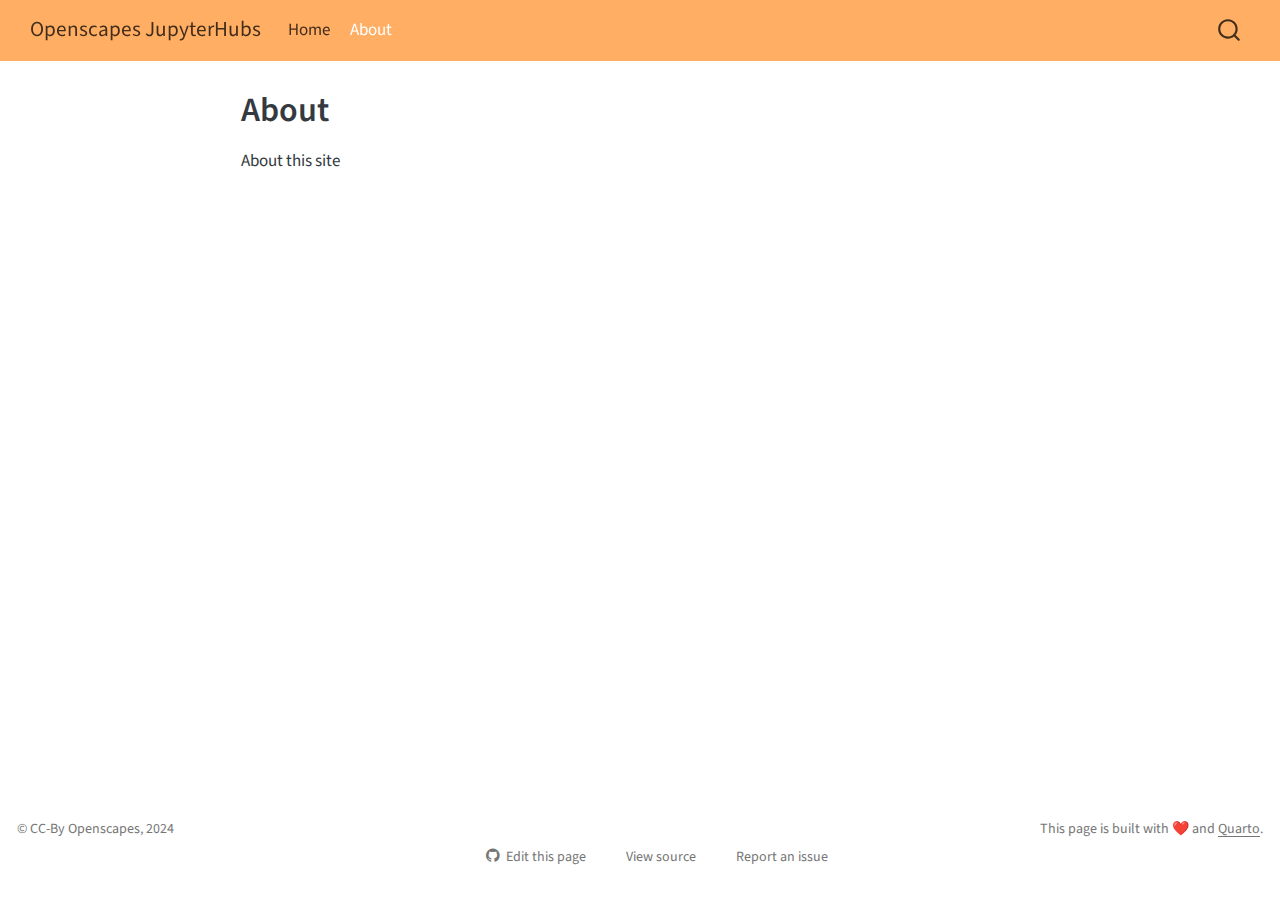
==== about.html @ 1e40c0c0 "Built site for gh-pages" ====
<!DOCTYPE html>
<html xmlns="http://www.w3.org/1999/xhtml" lang="en" xml:lang="en"><head>

<meta charset="utf-8">
<meta name="generator" content="quarto-1.5.57">

<meta name="viewport" content="width=device-width, initial-scale=1.0, user-scalable=yes">


<title>About – Openscapes JupyterHubs</title>
<style>
code{white-space: pre-wrap;}
span.smallcaps{font-variant: small-caps;}
div.columns{display: flex; gap: min(4vw, 1.5em);}
div.column{flex: auto; overflow-x: auto;}
div.hanging-indent{margin-left: 1.5em; text-indent: -1.5em;}
ul.task-list{list-style: none;}
ul.task-list li input[type="checkbox"] {
  width: 0.8em;
  margin: 0 0.8em 0.2em -1em; /* quarto-specific, see https://github.com/quarto-dev/quarto-cli/issues/4556 */ 
  vertical-align: middle;
}
</style>


<script src="site_libs/quarto-nav/quarto-nav.js"></script>
<script src="site_libs/quarto-nav/headroom.min.js"></script>
<script src="site_libs/clipboard/clipboard.min.js"></script>
<script src="site_libs/quarto-search/autocomplete.umd.js"></script>
<script src="site_libs/quarto-search/fuse.min.js"></script>
<script src="site_libs/quarto-search/quarto-search.js"></script>
<meta name="quarto:offset" content="./">
<link href="./images/openscapes_hex.png" rel="icon" type="image/png">
<script src="site_libs/quarto-html/quarto.js"></script>
<script src="site_libs/quarto-html/popper.min.js"></script>
<script src="site_libs/quarto-html/tippy.umd.min.js"></script>
<script src="site_libs/quarto-html/anchor.min.js"></script>
<link href="site_libs/quarto-html/tippy.css" rel="stylesheet">
<link href="site_libs/quarto-html/quarto-syntax-highlighting.css" rel="stylesheet" id="quarto-text-highlighting-styles">
<script src="site_libs/bootstrap/bootstrap.min.js"></script>
<link href="site_libs/bootstrap/bootstrap-icons.css" rel="stylesheet">
<link href="site_libs/bootstrap/bootstrap.min.css" rel="stylesheet" id="quarto-bootstrap" data-mode="light">
<script id="quarto-search-options" type="application/json">{
  "location": "navbar",
  "copy-button": false,
  "collapse-after": 3,
  "panel-placement": "end",
  "type": "overlay",
  "limit": 50,
  "keyboard-shortcut": [
    "f",
    "/",
    "s"
  ],
  "show-item-context": false,
  "language": {
    "search-no-results-text": "No results",
    "search-matching-documents-text": "matching documents",
    "search-copy-link-title": "Copy link to search",
    "search-hide-matches-text": "Hide additional matches",
    "search-more-match-text": "more match in this document",
    "search-more-matches-text": "more matches in this document",
    "search-clear-button-title": "Clear",
    "search-text-placeholder": "",
    "search-detached-cancel-button-title": "Cancel",
    "search-submit-button-title": "Submit",
    "search-label": "Search"
  }
}</script>


<link rel="stylesheet" href="styles.css">
</head>

<body class="nav-fixed fullcontent">

<div id="quarto-search-results"></div>
  <header id="quarto-header" class="headroom fixed-top">
    <nav class="navbar navbar-expand-lg " data-bs-theme="dark">
      <div class="navbar-container container-fluid">
      <div class="navbar-brand-container mx-auto">
    <a class="navbar-brand" href="./index.html">
    <span class="navbar-title">Openscapes JupyterHubs</span>
    </a>
  </div>
            <div id="quarto-search" class="" title="Search"></div>
          <button class="navbar-toggler" type="button" data-bs-toggle="collapse" data-bs-target="#navbarCollapse" aria-controls="navbarCollapse" role="menu" aria-expanded="false" aria-label="Toggle navigation" onclick="if (window.quartoToggleHeadroom) { window.quartoToggleHeadroom(); }">
  <span class="navbar-toggler-icon"></span>
</button>
          <div class="collapse navbar-collapse" id="navbarCollapse">
            <ul class="navbar-nav navbar-nav-scroll me-auto">
  <li class="nav-item">
    <a class="nav-link" href="./index.html"> 
<span class="menu-text">Home</span></a>
  </li>  
  <li class="nav-item">
    <a class="nav-link active" href="./about.html" aria-current="page"> 
<span class="menu-text">About</span></a>
  </li>  
</ul>
          </div> <!-- /navcollapse -->
            <div class="quarto-navbar-tools">
</div>
      </div> <!-- /container-fluid -->
    </nav>
</header>
<!-- content -->
<div id="quarto-content" class="quarto-container page-columns page-rows-contents page-layout-article page-navbar">
<!-- sidebar -->
<!-- margin-sidebar -->
    
<!-- main -->
<main class="content" id="quarto-document-content">

<header id="title-block-header" class="quarto-title-block default">
<div class="quarto-title">
<h1 class="title">About</h1>
</div>



<div class="quarto-title-meta">

    
  
    
  </div>
  


</header>


<p>About this site</p>



</main> <!-- /main -->
<script id="quarto-html-after-body" type="application/javascript">
window.document.addEventListener("DOMContentLoaded", function (event) {
  const toggleBodyColorMode = (bsSheetEl) => {
    const mode = bsSheetEl.getAttribute("data-mode");
    const bodyEl = window.document.querySelector("body");
    if (mode === "dark") {
      bodyEl.classList.add("quarto-dark");
      bodyEl.classList.remove("quarto-light");
    } else {
      bodyEl.classList.add("quarto-light");
      bodyEl.classList.remove("quarto-dark");
    }
  }
  const toggleBodyColorPrimary = () => {
    const bsSheetEl = window.document.querySelector("link#quarto-bootstrap");
    if (bsSheetEl) {
      toggleBodyColorMode(bsSheetEl);
    }
  }
  toggleBodyColorPrimary();  
  const icon = "";
  const anchorJS = new window.AnchorJS();
  anchorJS.options = {
    placement: 'right',
    icon: icon
  };
  anchorJS.add('.anchored');
  const isCodeAnnotation = (el) => {
    for (const clz of el.classList) {
      if (clz.startsWith('code-annotation-')) {                     
        return true;
      }
    }
    return false;
  }
  const onCopySuccess = function(e) {
    // button target
    const button = e.trigger;
    // don't keep focus
    button.blur();
    // flash "checked"
    button.classList.add('code-copy-button-checked');
    var currentTitle = button.getAttribute("title");
    button.setAttribute("title", "Copied!");
    let tooltip;
    if (window.bootstrap) {
      button.setAttribute("data-bs-toggle", "tooltip");
      button.setAttribute("data-bs-placement", "left");
      button.setAttribute("data-bs-title", "Copied!");
      tooltip = new bootstrap.Tooltip(button, 
        { trigger: "manual", 
          customClass: "code-copy-button-tooltip",
          offset: [0, -8]});
      tooltip.show();    
    }
    setTimeout(function() {
      if (tooltip) {
        tooltip.hide();
        button.removeAttribute("data-bs-title");
        button.removeAttribute("data-bs-toggle");
        button.removeAttribute("data-bs-placement");
      }
      button.setAttribute("title", currentTitle);
      button.classList.remove('code-copy-button-checked');
    }, 1000);
    // clear code selection
    e.clearSelection();
  }
  const getTextToCopy = function(trigger) {
      const codeEl = trigger.previousElementSibling.cloneNode(true);
      for (const childEl of codeEl.children) {
        if (isCodeAnnotation(childEl)) {
          childEl.remove();
        }
      }
      return codeEl.innerText;
  }
  const clipboard = new window.ClipboardJS('.code-copy-button:not([data-in-quarto-modal])', {
    text: getTextToCopy
  });
  clipboard.on('success', onCopySuccess);
  if (window.document.getElementById('quarto-embedded-source-code-modal')) {
    // For code content inside modals, clipBoardJS needs to be initialized with a container option
    // TODO: Check when it could be a function (https://github.com/zenorocha/clipboard.js/issues/860)
    const clipboardModal = new window.ClipboardJS('.code-copy-button[data-in-quarto-modal]', {
      text: getTextToCopy,
      container: window.document.getElementById('quarto-embedded-source-code-modal')
    });
    clipboardModal.on('success', onCopySuccess);
  }
    var localhostRegex = new RegExp(/^(?:http|https):\/\/localhost\:?[0-9]*\//);
    var mailtoRegex = new RegExp(/^mailto:/);
      var filterRegex = new RegExp("https:\/\/openscapes\.cloud\/");
    var isInternal = (href) => {
        return filterRegex.test(href) || localhostRegex.test(href) || mailtoRegex.test(href);
    }
    // Inspect non-navigation links and adorn them if external
 	var links = window.document.querySelectorAll('a[href]:not(.nav-link):not(.navbar-brand):not(.toc-action):not(.sidebar-link):not(.sidebar-item-toggle):not(.pagination-link):not(.no-external):not([aria-hidden]):not(.dropdown-item):not(.quarto-navigation-tool):not(.about-link)');
    for (var i=0; i<links.length; i++) {
      const link = links[i];
      if (!isInternal(link.href)) {
        // undo the damage that might have been done by quarto-nav.js in the case of
        // links that we want to consider external
        if (link.dataset.originalHref !== undefined) {
          link.href = link.dataset.originalHref;
        }
      }
    }
  function tippyHover(el, contentFn, onTriggerFn, onUntriggerFn) {
    const config = {
      allowHTML: true,
      maxWidth: 500,
      delay: 100,
      arrow: false,
      appendTo: function(el) {
          return el.parentElement;
      },
      interactive: true,
      interactiveBorder: 10,
      theme: 'quarto',
      placement: 'bottom-start',
    };
    if (contentFn) {
      config.content = contentFn;
    }
    if (onTriggerFn) {
      config.onTrigger = onTriggerFn;
    }
    if (onUntriggerFn) {
      config.onUntrigger = onUntriggerFn;
    }
    window.tippy(el, config); 
  }
  const noterefs = window.document.querySelectorAll('a[role="doc-noteref"]');
  for (var i=0; i<noterefs.length; i++) {
    const ref = noterefs[i];
    tippyHover(ref, function() {
      // use id or data attribute instead here
      let href = ref.getAttribute('data-footnote-href') || ref.getAttribute('href');
      try { href = new URL(href).hash; } catch {}
      const id = href.replace(/^#\/?/, "");
      const note = window.document.getElementById(id);
      if (note) {
        return note.innerHTML;
      } else {
        return "";
      }
    });
  }
  const xrefs = window.document.querySelectorAll('a.quarto-xref');
  const processXRef = (id, note) => {
    // Strip column container classes
    const stripColumnClz = (el) => {
      el.classList.remove("page-full", "page-columns");
      if (el.children) {
        for (const child of el.children) {
          stripColumnClz(child);
        }
      }
    }
    stripColumnClz(note)
    if (id === null || id.startsWith('sec-')) {
      // Special case sections, only their first couple elements
      const container = document.createElement("div");
      if (note.children && note.children.length > 2) {
        container.appendChild(note.children[0].cloneNode(true));
        for (let i = 1; i < note.children.length; i++) {
          const child = note.children[i];
          if (child.tagName === "P" && child.innerText === "") {
            continue;
          } else {
            container.appendChild(child.cloneNode(true));
            break;
          }
        }
        if (window.Quarto?.typesetMath) {
          window.Quarto.typesetMath(container);
        }
        return container.innerHTML
      } else {
        if (window.Quarto?.typesetMath) {
          window.Quarto.typesetMath(note);
        }
        return note.innerHTML;
      }
    } else {
      // Remove any anchor links if they are present
      const anchorLink = note.querySelector('a.anchorjs-link');
      if (anchorLink) {
        anchorLink.remove();
      }
      if (window.Quarto?.typesetMath) {
        window.Quarto.typesetMath(note);
      }
      // TODO in 1.5, we should make sure this works without a callout special case
      if (note.classList.contains("callout")) {
        return note.outerHTML;
      } else {
        return note.innerHTML;
      }
    }
  }
  for (var i=0; i<xrefs.length; i++) {
    const xref = xrefs[i];
    tippyHover(xref, undefined, function(instance) {
      instance.disable();
      let url = xref.getAttribute('href');
      let hash = undefined; 
      if (url.startsWith('#')) {
        hash = url;
      } else {
        try { hash = new URL(url).hash; } catch {}
      }
      if (hash) {
        const id = hash.replace(/^#\/?/, "");
        const note = window.document.getElementById(id);
        if (note !== null) {
          try {
            const html = processXRef(id, note.cloneNode(true));
            instance.setContent(html);
          } finally {
            instance.enable();
            instance.show();
          }
        } else {
          // See if we can fetch this
          fetch(url.split('#')[0])
          .then(res => res.text())
          .then(html => {
            const parser = new DOMParser();
            const htmlDoc = parser.parseFromString(html, "text/html");
            const note = htmlDoc.getElementById(id);
            if (note !== null) {
              const html = processXRef(id, note);
              instance.setContent(html);
            } 
          }).finally(() => {
            instance.enable();
            instance.show();
          });
        }
      } else {
        // See if we can fetch a full url (with no hash to target)
        // This is a special case and we should probably do some content thinning / targeting
        fetch(url)
        .then(res => res.text())
        .then(html => {
          const parser = new DOMParser();
          const htmlDoc = parser.parseFromString(html, "text/html");
          const note = htmlDoc.querySelector('main.content');
          if (note !== null) {
            // This should only happen for chapter cross references
            // (since there is no id in the URL)
            // remove the first header
            if (note.children.length > 0 && note.children[0].tagName === "HEADER") {
              note.children[0].remove();
            }
            const html = processXRef(null, note);
            instance.setContent(html);
          } 
        }).finally(() => {
          instance.enable();
          instance.show();
        });
      }
    }, function(instance) {
    });
  }
      let selectedAnnoteEl;
      const selectorForAnnotation = ( cell, annotation) => {
        let cellAttr = 'data-code-cell="' + cell + '"';
        let lineAttr = 'data-code-annotation="' +  annotation + '"';
        const selector = 'span[' + cellAttr + '][' + lineAttr + ']';
        return selector;
      }
      const selectCodeLines = (annoteEl) => {
        const doc = window.document;
        const targetCell = annoteEl.getAttribute("data-target-cell");
        const targetAnnotation = annoteEl.getAttribute("data-target-annotation");
        const annoteSpan = window.document.querySelector(selectorForAnnotation(targetCell, targetAnnotation));
        const lines = annoteSpan.getAttribute("data-code-lines").split(",");
        const lineIds = lines.map((line) => {
          return targetCell + "-" + line;
        })
        let top = null;
        let height = null;
        let parent = null;
        if (lineIds.length > 0) {
            //compute the position of the single el (top and bottom and make a div)
            const el = window.document.getElementById(lineIds[0]);
            top = el.offsetTop;
            height = el.offsetHeight;
            parent = el.parentElement.parentElement;
          if (lineIds.length > 1) {
            const lastEl = window.document.getElementById(lineIds[lineIds.length - 1]);
            const bottom = lastEl.offsetTop + lastEl.offsetHeight;
            height = bottom - top;
          }
          if (top !== null && height !== null && parent !== null) {
            // cook up a div (if necessary) and position it 
            let div = window.document.getElementById("code-annotation-line-highlight");
            if (div === null) {
              div = window.document.createElement("div");
              div.setAttribute("id", "code-annotation-line-highlight");
              div.style.position = 'absolute';
              parent.appendChild(div);
            }
            div.style.top = top - 2 + "px";
            div.style.height = height + 4 + "px";
            div.style.left = 0;
            let gutterDiv = window.document.getElementById("code-annotation-line-highlight-gutter");
            if (gutterDiv === null) {
              gutterDiv = window.document.createElement("div");
              gutterDiv.setAttribute("id", "code-annotation-line-highlight-gutter");
              gutterDiv.style.position = 'absolute';
              const codeCell = window.document.getElementById(targetCell);
              const gutter = codeCell.querySelector('.code-annotation-gutter');
              gutter.appendChild(gutterDiv);
            }
            gutterDiv.style.top = top - 2 + "px";
            gutterDiv.style.height = height + 4 + "px";
          }
          selectedAnnoteEl = annoteEl;
        }
      };
      const unselectCodeLines = () => {
        const elementsIds = ["code-annotation-line-highlight", "code-annotation-line-highlight-gutter"];
        elementsIds.forEach((elId) => {
          const div = window.document.getElementById(elId);
          if (div) {
            div.remove();
          }
        });
        selectedAnnoteEl = undefined;
      };
        // Handle positioning of the toggle
    window.addEventListener(
      "resize",
      throttle(() => {
        elRect = undefined;
        if (selectedAnnoteEl) {
          selectCodeLines(selectedAnnoteEl);
        }
      }, 10)
    );
    function throttle(fn, ms) {
    let throttle = false;
    let timer;
      return (...args) => {
        if(!throttle) { // first call gets through
            fn.apply(this, args);
            throttle = true;
        } else { // all the others get throttled
            if(timer) clearTimeout(timer); // cancel #2
            timer = setTimeout(() => {
              fn.apply(this, args);
              timer = throttle = false;
            }, ms);
        }
      };
    }
      // Attach click handler to the DT
      const annoteDls = window.document.querySelectorAll('dt[data-target-cell]');
      for (const annoteDlNode of annoteDls) {
        annoteDlNode.addEventListener('click', (event) => {
          const clickedEl = event.target;
          if (clickedEl !== selectedAnnoteEl) {
            unselectCodeLines();
            const activeEl = window.document.querySelector('dt[data-target-cell].code-annotation-active');
            if (activeEl) {
              activeEl.classList.remove('code-annotation-active');
            }
            selectCodeLines(clickedEl);
            clickedEl.classList.add('code-annotation-active');
          } else {
            // Unselect the line
            unselectCodeLines();
            clickedEl.classList.remove('code-annotation-active');
          }
        });
      }
  const findCites = (el) => {
    const parentEl = el.parentElement;
    if (parentEl) {
      const cites = parentEl.dataset.cites;
      if (cites) {
        return {
          el,
          cites: cites.split(' ')
        };
      } else {
        return findCites(el.parentElement)
      }
    } else {
      return undefined;
    }
  };
  var bibliorefs = window.document.querySelectorAll('a[role="doc-biblioref"]');
  for (var i=0; i<bibliorefs.length; i++) {
    const ref = bibliorefs[i];
    const citeInfo = findCites(ref);
    if (citeInfo) {
      tippyHover(citeInfo.el, function() {
        var popup = window.document.createElement('div');
        citeInfo.cites.forEach(function(cite) {
          var citeDiv = window.document.createElement('div');
          citeDiv.classList.add('hanging-indent');
          citeDiv.classList.add('csl-entry');
          var biblioDiv = window.document.getElementById('ref-' + cite);
          if (biblioDiv) {
            citeDiv.innerHTML = biblioDiv.innerHTML;
          }
          popup.appendChild(citeDiv);
        });
        return popup.innerHTML;
      });
    }
  }
});
</script>
</div> <!-- /content -->
<footer class="footer">
  <div class="nav-footer">
    <div class="nav-footer-left">
<p>© CC-By Openscapes, 2024</p>
</div>   
    <div class="nav-footer-center">
      &nbsp;
    <div class="toc-actions"><ul><li><a href="https://github.com/Openscapes/openscapes.cloud/edit/main/about.qmd" class="toc-action"><i class="bi bi-github"></i>Edit this page</a></li><li><a href="https://github.com/Openscapes/openscapes.cloud/blob/main/about.qmd" class="toc-action"><i class="bi empty"></i>View source</a></li><li><a href="https://github.com/Openscapes/openscapes.cloud/issues/new" class="toc-action"><i class="bi empty"></i>Report an issue</a></li></ul></div></div>
    <div class="nav-footer-right">
<p>This page is built with ❤️ and <a href="https://quarto.org/">Quarto</a>.</p>
</div>
  </div>
</footer>




</body></html>
---- site_libs/quarto-html/tippy.css ----
.tippy-box[data-animation=fade][data-state=hidden]{opacity:0}[data-tippy-root]{max-width:calc(100vw - 10px)}.tippy-box{position:relative;background-color:#333;color:#fff;border-radius:4px;font-size:14px;line-height:1.4;white-space:normal;outline:0;transition-property:transform,visibility,opacity}.tippy-box[data-placement^=top]>.tippy-arrow{bottom:0}.tippy-box[data-placement^=top]>.tippy-arrow:before{bottom:-7px;left:0;border-width:8px 8px 0;border-top-color:initial;transform-origin:center top}.tippy-box[data-placement^=bottom]>.tippy-arrow{top:0}.tippy-box[data-placement^=bottom]>.tippy-arrow:before{top:-7px;left:0;border-width:0 8px 8px;border-bottom-color:initial;transform-origin:center bottom}.tippy-box[data-placement^=left]>.tippy-arrow{right:0}.tippy-box[data-placement^=left]>.tippy-arrow:before{border-width:8px 0 8px 8px;border-left-color:initial;right:-7px;transform-origin:center left}.tippy-box[data-placement^=right]>.tippy-arrow{left:0}.tippy-box[data-placement^=right]>.tippy-arrow:before{left:-7px;border-width:8px 8px 8px 0;border-right-color:initial;transform-origin:center right}.tippy-box[data-inertia][data-state=visible]{transition-timing-function:cubic-bezier(.54,1.5,.38,1.11)}.tippy-arrow{width:16px;height:16px;color:#333}.tippy-arrow:before{content:"";position:absolute;border-color:transparent;border-style:solid}.tippy-content{position:relative;padding:5px 9px;z-index:1}
---- site_libs/quarto-html/quarto-syntax-highlighting.css ----
/* quarto syntax highlight colors */
:root {
  --quarto-hl-ot-color: #003B4F;
  --quarto-hl-at-color: #657422;
  --quarto-hl-ss-color: #20794D;
  --quarto-hl-an-color: #5E5E5E;
  --quarto-hl-fu-color: #4758AB;
  --quarto-hl-st-color: #20794D;
  --quarto-hl-cf-color: #003B4F;
  --quarto-hl-op-color: #5E5E5E;
  --quarto-hl-er-color: #AD0000;
  --quarto-hl-bn-color: #AD0000;
  --quarto-hl-al-color: #AD0000;
  --quarto-hl-va-color: #111111;
  --quarto-hl-bu-color: inherit;
  --quarto-hl-ex-color: inherit;
  --quarto-hl-pp-color: #AD0000;
  --quarto-hl-in-color: #5E5E5E;
  --quarto-hl-vs-color: #20794D;
  --quarto-hl-wa-color: #5E5E5E;
  --quarto-hl-do-color: #5E5E5E;
  --quarto-hl-im-color: #00769E;
  --quarto-hl-ch-color: #20794D;
  --quarto-hl-dt-color: #AD0000;
  --quarto-hl-fl-color: #AD0000;
  --quarto-hl-co-color: #5E5E5E;
  --quarto-hl-cv-color: #5E5E5E;
  --quarto-hl-cn-color: #8f5902;
  --quarto-hl-sc-color: #5E5E5E;
  --quarto-hl-dv-color: #AD0000;
  --quarto-hl-kw-color: #003B4F;
}

/* other quarto variables */
:root {
  --quarto-font-monospace: SFMono-Regular, Menlo, Monaco, Consolas, "Liberation Mono", "Courier New", monospace;
}

pre > code.sourceCode > span {
  color: #003B4F;
}

code span {
  color: #003B4F;
}

code.sourceCode > span {
  color: #003B4F;
}

div.sourceCode,
div.sourceCode pre.sourceCode {
  color: #003B4F;
}

code span.ot {
  color: #003B4F;
  font-style: inherit;
}

code span.at {
  color: #657422;
  font-style: inherit;
}

code span.ss {
  color: #20794D;
  font-style: inherit;
}

code span.an {
  color: #5E5E5E;
  font-style: inherit;
}

code span.fu {
  color: #4758AB;
  font-style: inherit;
}

code span.st {
  color: #20794D;
  font-style: inherit;
}

code span.cf {
  color: #003B4F;
  font-weight: bold;
  font-style: inherit;
}

code span.op {
  color: #5E5E5E;
  font-style: inherit;
}

code span.er {
  color: #AD0000;
  font-style: inherit;
}

code span.bn {
  color: #AD0000;
  font-style: inherit;
}

code span.al {
  color: #AD0000;
  font-style: inherit;
}

code span.va {
  color: #111111;
  font-style: inherit;
}

code span.bu {
  font-style: inherit;
}

code span.ex {
  font-style: inherit;
}

code span.pp {
  color: #AD0000;
  font-style: inherit;
}

code span.in {
  color: #5E5E5E;
  font-style: inherit;
}

code span.vs {
  color: #20794D;
  font-style: inherit;
}

code span.wa {
  color: #5E5E5E;
  font-style: italic;
}

code span.do {
  color: #5E5E5E;
  font-style: italic;
}

code span.im {
  color: #00769E;
  font-style: inherit;
}

code span.ch {
  color: #20794D;
  font-style: inherit;
}

code span.dt {
  color: #AD0000;
  font-style: inherit;
}

code span.fl {
  color: #AD0000;
  font-style: inherit;
}

code span.co {
  color: #5E5E5E;
  font-style: inherit;
}

code span.cv {
  color: #5E5E5E;
  font-style: italic;
}

code span.cn {
  color: #8f5902;
  font-style: inherit;
}

code span.sc {
  color: #5E5E5E;
  font-style: inherit;
}

code span.dv {
  color: #AD0000;
  font-style: inherit;
}

code span.kw {
  color: #003B4F;
  font-weight: bold;
  font-style: inherit;
}

.prevent-inlining {
  content: "</";
}

/*# sourceMappingURL=debc5d5d77c3f9108843748ff7464032.css.map */
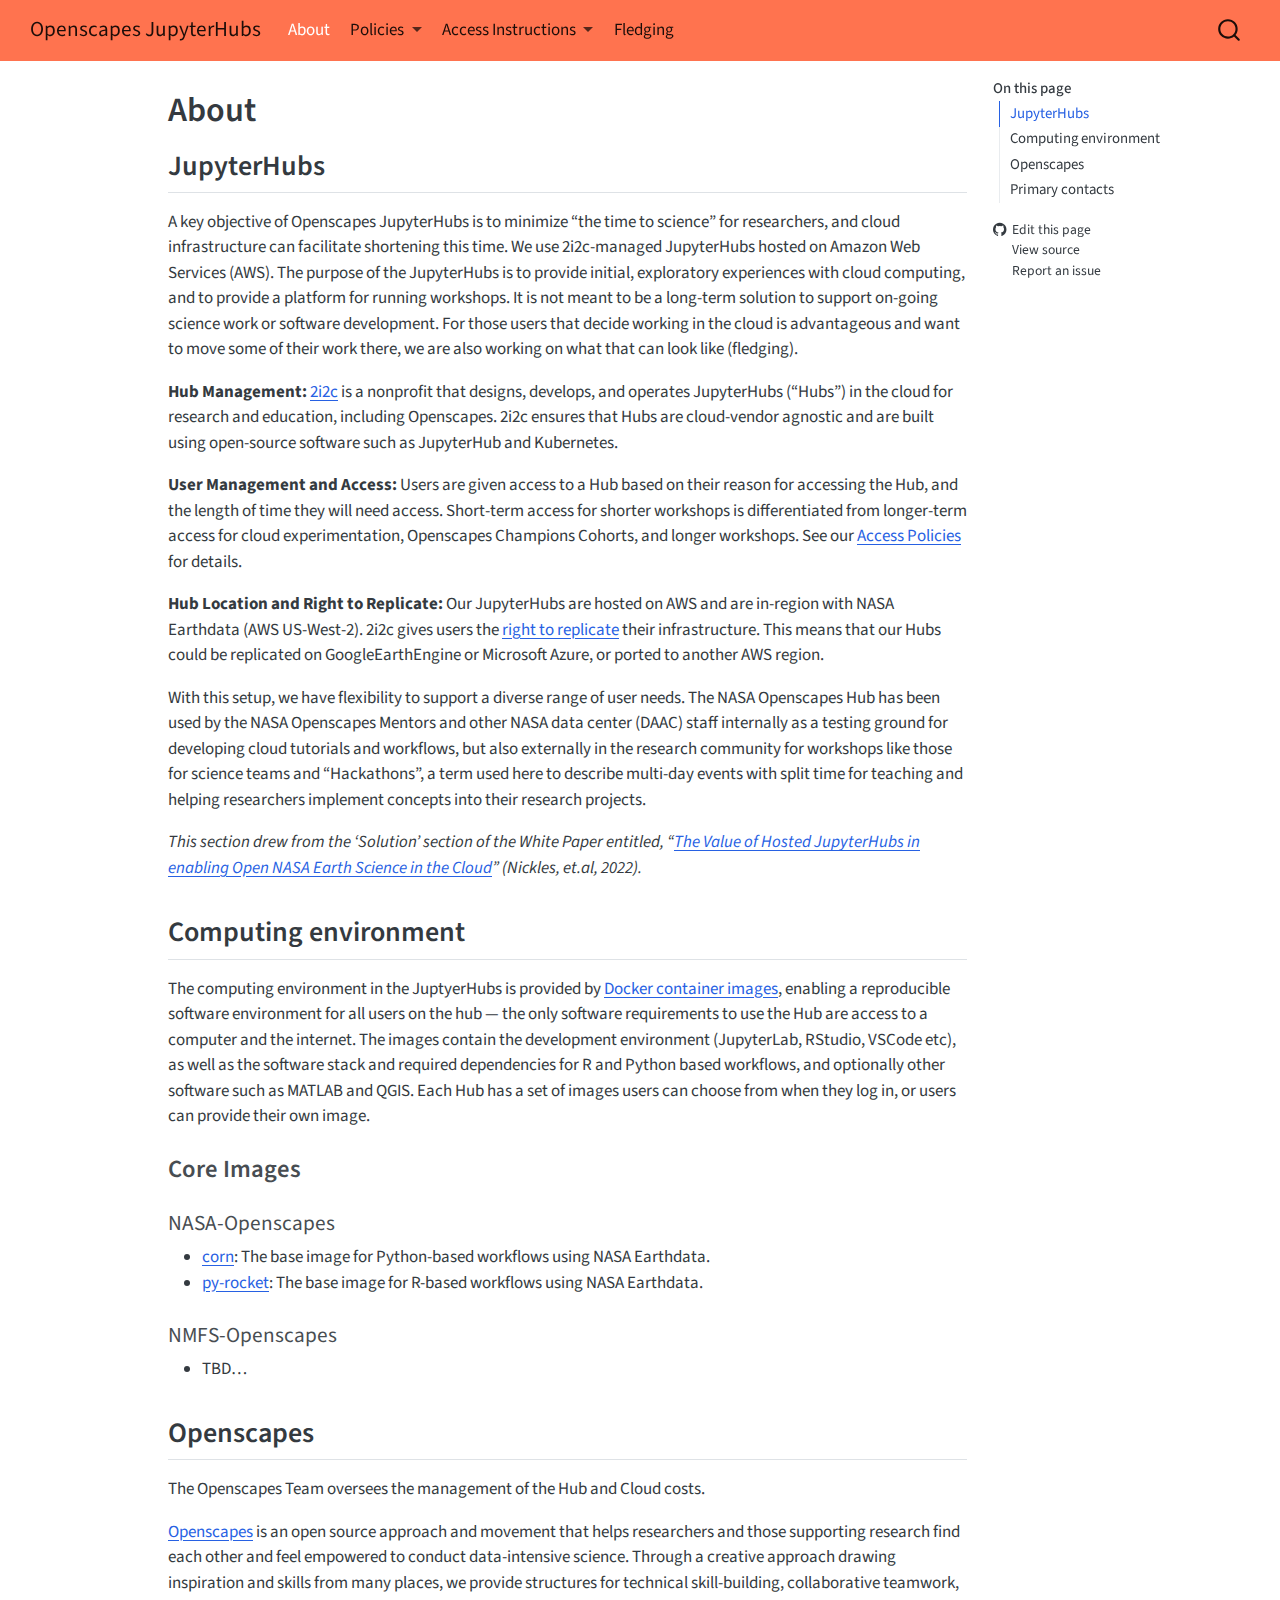
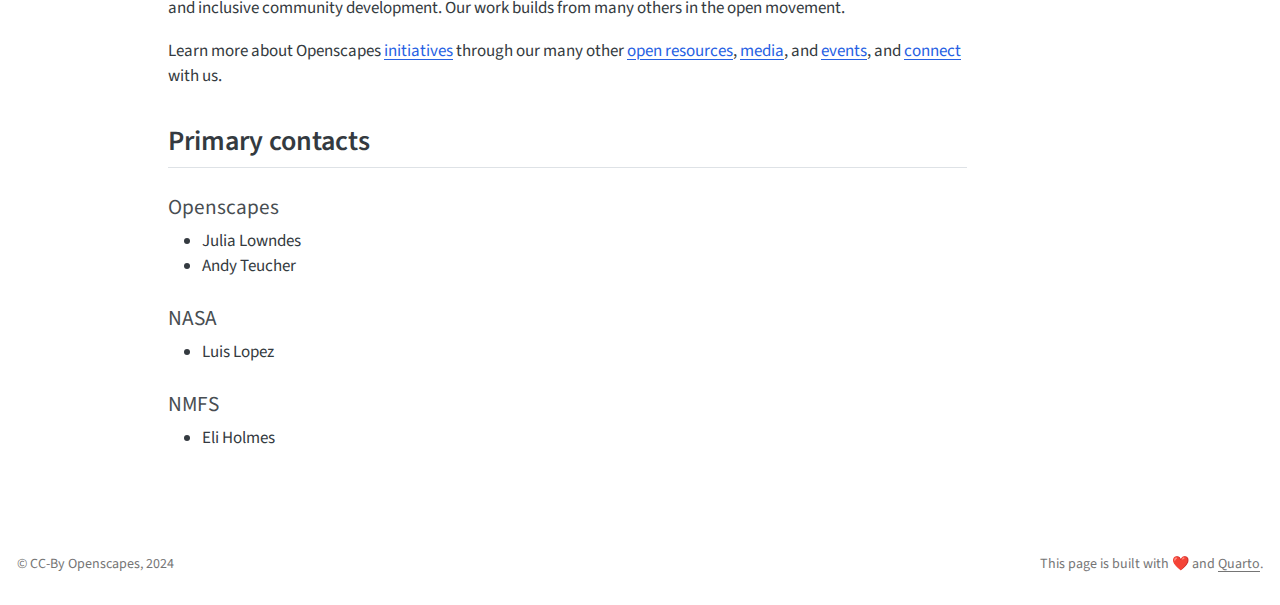
==== commit ecf8e8fc: "Built site for gh-pages" ====
--- a/about.html
+++ b/about.html
@@ -72,7 +72,7 @@
 <link rel="stylesheet" href="styles.css">
 </head>
 
-<body class="nav-fixed fullcontent">
+<body class="nav-fixed">
 
 <div id="quarto-search-results"></div>
   <header id="quarto-header" class="headroom fixed-top">
@@ -90,12 +90,42 @@
           <div class="collapse navbar-collapse" id="navbarCollapse">
             <ul class="navbar-nav navbar-nav-scroll me-auto">
   <li class="nav-item">
-    <a class="nav-link" href="./index.html"> 
-<span class="menu-text">Home</span></a>
-  </li>  
-  <li class="nav-item">
     <a class="nav-link active" href="./about.html" aria-current="page"> 
 <span class="menu-text">About</span></a>
+  </li>  
+  <li class="nav-item dropdown ">
+    <a class="nav-link dropdown-toggle" href="#" id="nav-menu-policies" role="link" data-bs-toggle="dropdown" aria-expanded="false">
+ <span class="menu-text">Policies</span>
+    </a>
+    <ul class="dropdown-menu" aria-labelledby="nav-menu-policies">    
+        <li>
+    <a class="dropdown-item" href="./access-policies.html">
+ <span class="dropdown-text">Access Policies</span></a>
+  </li>  
+        <li>
+    <a class="dropdown-item" href="./data-storage.html">
+ <span class="dropdown-text">Data Storage Policies</span></a>
+  </li>  
+    </ul>
+  </li>
+  <li class="nav-item dropdown ">
+    <a class="nav-link dropdown-toggle" href="#" id="nav-menu-access-instructions" role="link" data-bs-toggle="dropdown" aria-expanded="false">
+ <span class="menu-text">Access Instructions</span>
+    </a>
+    <ul class="dropdown-menu" aria-labelledby="nav-menu-access-instructions">    
+        <li>
+    <a class="dropdown-item" href="./github-access.html">
+ <span class="dropdown-text">GitHub-based Access</span></a>
+  </li>  
+        <li>
+    <a class="dropdown-item" href="./password-access.html">
+ <span class="dropdown-text">Password-based Access</span></a>
+  </li>  
+    </ul>
+  </li>
+  <li class="nav-item">
+    <a class="nav-link" href="./fledging.html"> 
+<span class="menu-text">Fledging</span></a>
   </li>  
 </ul>
           </div> <!-- /navcollapse -->
@@ -108,7 +138,21 @@
 <div id="quarto-content" class="quarto-container page-columns page-rows-contents page-layout-article page-navbar">
 <!-- sidebar -->
 <!-- margin-sidebar -->
-    
+    <div id="quarto-margin-sidebar" class="sidebar margin-sidebar">
+        <nav id="TOC" role="doc-toc" class="toc-active">
+    <h2 id="toc-title">On this page</h2>
+   
+  <ul>
+  <li><a href="#jupyterhubs" id="toc-jupyterhubs" class="nav-link active" data-scroll-target="#jupyterhubs">JupyterHubs</a></li>
+  <li><a href="#computing-environment" id="toc-computing-environment" class="nav-link" data-scroll-target="#computing-environment">Computing environment</a>
+  <ul class="collapse">
+  <li><a href="#core-images" id="toc-core-images" class="nav-link" data-scroll-target="#core-images">Core Images</a></li>
+  </ul></li>
+  <li><a href="#openscapes" id="toc-openscapes" class="nav-link" data-scroll-target="#openscapes">Openscapes</a></li>
+  <li><a href="#primary-contacts" id="toc-primary-contacts" class="nav-link" data-scroll-target="#primary-contacts">Primary contacts</a></li>
+  </ul>
+<div class="toc-actions"><ul><li><a href="https://github.com/Openscapes/openscapes.cloud/edit/main/about.qmd" class="toc-action"><i class="bi bi-github"></i>Edit this page</a></li><li><a href="https://github.com/Openscapes/openscapes.cloud/blob/main/about.qmd" class="toc-action"><i class="bi empty"></i>View source</a></li><li><a href="https://github.com/Openscapes/openscapes.cloud/issues/new" class="toc-action"><i class="bi empty"></i>Report an issue</a></li></ul></div></nav>
+    </div>
 <!-- main -->
 <main class="content" id="quarto-document-content">
 
@@ -131,9 +175,65 @@
 </header>
 
 
-<p>About this site</p>
-
-
+<section id="jupyterhubs" class="level2">
+<h2 class="anchored" data-anchor-id="jupyterhubs">JupyterHubs</h2>
+<p>A key objective of Openscapes JupyterHubs is to minimize “the time to science” for researchers, and cloud infrastructure can facilitate shortening this time. We use 2i2c-managed JupyterHubs hosted on Amazon Web Services (AWS). The purpose of the JupyterHubs is to provide initial, exploratory experiences with cloud computing, and to provide a platform for running workshops. It is not meant to be a long-term solution to support on-going science work or software development. For those users that decide working in the cloud is advantageous and want to move some of their work there, we are also working on what that can look like (fledging).</p>
+<p><strong>Hub Management:</strong> <a href="http://2i2c.org/">2i2c</a> is a nonprofit that designs, develops, and operates JupyterHubs (“Hubs”) in the cloud for research and education, including Openscapes. 2i2c ensures that Hubs are cloud-vendor agnostic and are built using open-source software such as JupyterHub and Kubernetes.</p>
+<p><strong>User Management and Access:</strong> Users are given access to a Hub based on their reason for accessing the Hub, and the length of time they will need access. Short-term access for shorter workshops is differentiated from longer-term access for cloud experimentation, Openscapes Champions Cohorts, and longer workshops. See our <a href="./access-policies.html">Access Policies</a> for details.</p>
+<p><strong>Hub Location and Right to Replicate:</strong> Our JupyterHubs are hosted on AWS and are in-region with NASA Earthdata (AWS US-West-2). 2i2c gives users the <a href="https://2i2c.org/right-to-replicate/">right to replicate</a> their infrastructure. This means that our Hubs could be replicated on GoogleEarthEngine or Microsoft Azure, or ported to another AWS region.</p>
+<p>With this setup, we have flexibility to support a diverse range of user needs. The NASA Openscapes Hub has been used by the NASA Openscapes Mentors and other NASA data center (DAAC) staff internally as a testing ground for developing cloud tutorials and workflows, but also externally in the research community for workshops like those for science teams and “Hackathons”, a term used here to describe multi-day events with split time for teaching and helping researchers implement concepts into their research projects.</p>
+<p><em>This section drew from the ‘Solution’ section of the White Paper entitled, “<a href="https://zenodo.org/records/7667299#.Y_Zxt3bMJPY">The Value of Hosted JupyterHubs in enabling Open NASA Earth Science in the Cloud</a>” (Nickles, et.al, 2022).</em></p>
+</section>
+<section id="computing-environment" class="level2">
+<h2 class="anchored" data-anchor-id="computing-environment">Computing environment</h2>
+<p>The computing environment in the JuptyerHubs is provided by <a href="https://www.docker.com/resources/what-container/">Docker container images</a>, enabling a reproducible software environment for all users on the hub — the only software requirements to use the Hub are access to a computer and the internet. The images contain the development environment (JupyterLab, RStudio, VSCode etc), as well as the software stack and required dependencies for R and Python based workflows, and optionally other software such as MATLAB and QGIS. Each Hub has a set of images users can choose from when they log in, or users can provide their own image.</p>
+<section id="core-images" class="level3">
+<h3 class="anchored" data-anchor-id="core-images">Core Images</h3>
+<section id="nasa-openscapes" class="level4">
+<h4 class="anchored" data-anchor-id="nasa-openscapes">NASA-Openscapes</h4>
+<ul>
+<li><a href="https://github.com/NASA-Openscapes/corn">corn</a>: The base image for Python-based workflows using NASA Earthdata.</li>
+<li><a href="https://github.com/NASA-Openscapes/py-rocket">py-rocket</a>: The base image for R-based workflows using NASA Earthdata.</li>
+</ul>
+</section>
+<section id="nmfs-openscapes" class="level4">
+<h4 class="anchored" data-anchor-id="nmfs-openscapes">NMFS-Openscapes</h4>
+<ul>
+<li>TBD…</li>
+</ul>
+</section>
+</section>
+</section>
+<section id="openscapes" class="level2">
+<h2 class="anchored" data-anchor-id="openscapes">Openscapes</h2>
+<p>The Openscapes Team oversees the management of the Hub and Cloud costs.</p>
+<p><a href="https://openscapes.org/">Openscapes</a> is an open source approach and movement that helps researchers and those supporting research find each other and feel empowered to conduct data-intensive science. Through a creative approach drawing inspiration and skills from many places, we provide structures for technical skill-building, collaborative teamwork, and inclusive community development. Our work builds from many others in the open movement.</p>
+<p>Learn more about Openscapes <a href="https://openscapes.org/initiatives">initiatives</a> through our many other <a href="https://openscapes.org/resources">open resources</a>, <a href="https://openscapes.org/media">media</a>, and <a href="https://openscapes.org/events">events</a>, and <a href="https://openscapes.org/connect">connect</a> with us.</p>
+</section>
+<section id="primary-contacts" class="level2">
+<h2 class="anchored" data-anchor-id="primary-contacts">Primary contacts</h2>
+<section id="openscapes-1" class="level4">
+<h4 class="anchored" data-anchor-id="openscapes-1">Openscapes</h4>
+<ul>
+<li>Julia Lowndes</li>
+<li>Andy Teucher</li>
+</ul>
+</section>
+<section id="nasa" class="level4">
+<h4 class="anchored" data-anchor-id="nasa">NASA</h4>
+<ul>
+<li>Luis Lopez</li>
+</ul>
+</section>
+<section id="nmfs" class="level4">
+<h4 class="anchored" data-anchor-id="nmfs">NMFS</h4>
+<ul>
+<li>Eli Holmes</li>
+</ul>
+
+
+</section>
+</section>
 
 </main> <!-- /main -->
 <script id="quarto-html-after-body" type="application/javascript">
@@ -564,7 +664,7 @@
 </div>   
     <div class="nav-footer-center">
       &nbsp;
-    <div class="toc-actions"><ul><li><a href="https://github.com/Openscapes/openscapes.cloud/edit/main/about.qmd" class="toc-action"><i class="bi bi-github"></i>Edit this page</a></li><li><a href="https://github.com/Openscapes/openscapes.cloud/blob/main/about.qmd" class="toc-action"><i class="bi empty"></i>View source</a></li><li><a href="https://github.com/Openscapes/openscapes.cloud/issues/new" class="toc-action"><i class="bi empty"></i>Report an issue</a></li></ul></div></div>
+    <div class="toc-actions d-sm-block d-md-none"><ul><li><a href="https://github.com/Openscapes/openscapes.cloud/edit/main/about.qmd" class="toc-action"><i class="bi bi-github"></i>Edit this page</a></li><li><a href="https://github.com/Openscapes/openscapes.cloud/blob/main/about.qmd" class="toc-action"><i class="bi empty"></i>View source</a></li><li><a href="https://github.com/Openscapes/openscapes.cloud/issues/new" class="toc-action"><i class="bi empty"></i>Report an issue</a></li></ul></div></div>
     <div class="nav-footer-right">
 <p>This page is built with ❤️ and <a href="https://quarto.org/">Quarto</a>.</p>
 </div>
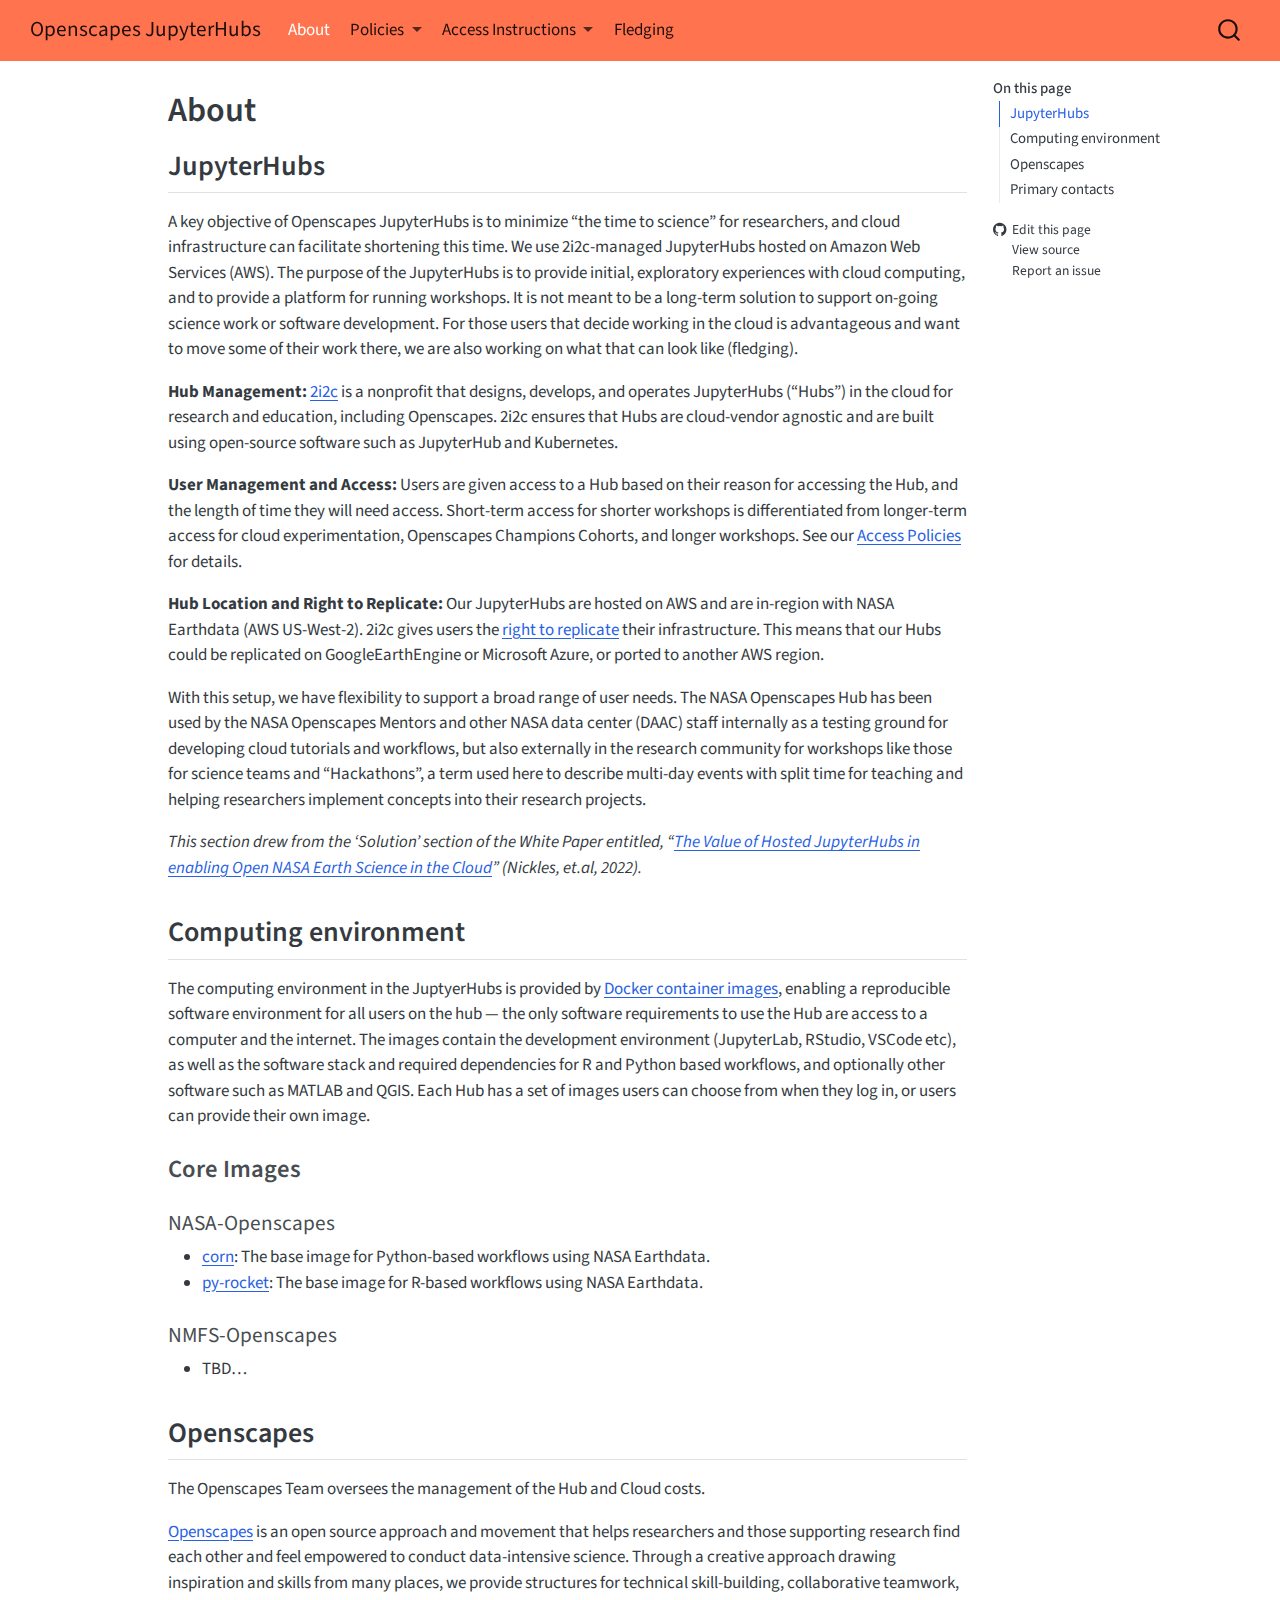
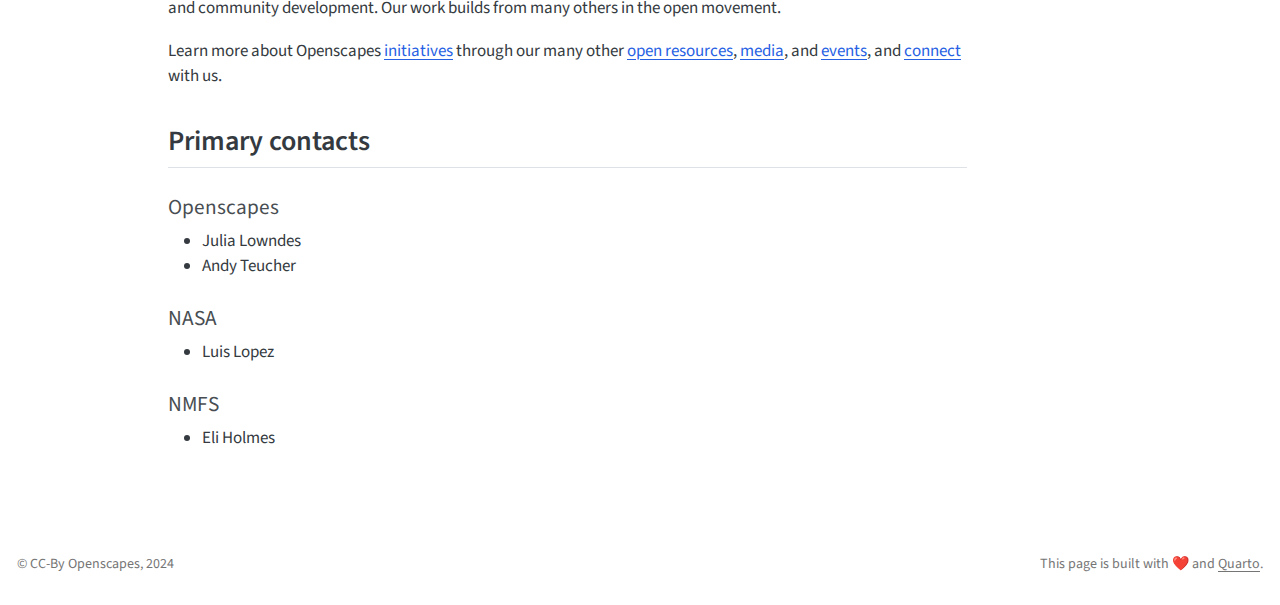
==== commit 3cd73cf9: "Built site for gh-pages" ====
--- a/about.html
+++ b/about.html
@@ -2,7 +2,7 @@
 <html xmlns="http://www.w3.org/1999/xhtml" lang="en" xml:lang="en"><head>
 
 <meta charset="utf-8">
-<meta name="generator" content="quarto-1.5.57">
+<meta name="generator" content="quarto-1.6.40">
 
 <meta name="viewport" content="width=device-width, initial-scale=1.0, user-scalable=yes">
 
@@ -36,10 +36,10 @@
 <script src="site_libs/quarto-html/tippy.umd.min.js"></script>
 <script src="site_libs/quarto-html/anchor.min.js"></script>
 <link href="site_libs/quarto-html/tippy.css" rel="stylesheet">
-<link href="site_libs/quarto-html/quarto-syntax-highlighting.css" rel="stylesheet" id="quarto-text-highlighting-styles">
+<link href="site_libs/quarto-html/quarto-syntax-highlighting-549806ee2085284f45b00abea8c6df48.css" rel="stylesheet" id="quarto-text-highlighting-styles">
 <script src="site_libs/bootstrap/bootstrap.min.js"></script>
 <link href="site_libs/bootstrap/bootstrap-icons.css" rel="stylesheet">
-<link href="site_libs/bootstrap/bootstrap.min.css" rel="stylesheet" id="quarto-bootstrap" data-mode="light">
+<link href="site_libs/bootstrap/bootstrap-e0fd3e75a3a08d1b160e4d45c57f804e.min.css" rel="stylesheet" append-hash="true" id="quarto-bootstrap" data-mode="light">
 <script id="quarto-search-options" type="application/json">{
   "location": "navbar",
   "copy-button": false,
@@ -181,7 +181,7 @@
 <p><strong>Hub Management:</strong> <a href="http://2i2c.org/">2i2c</a> is a nonprofit that designs, develops, and operates JupyterHubs (“Hubs”) in the cloud for research and education, including Openscapes. 2i2c ensures that Hubs are cloud-vendor agnostic and are built using open-source software such as JupyterHub and Kubernetes.</p>
 <p><strong>User Management and Access:</strong> Users are given access to a Hub based on their reason for accessing the Hub, and the length of time they will need access. Short-term access for shorter workshops is differentiated from longer-term access for cloud experimentation, Openscapes Champions Cohorts, and longer workshops. See our <a href="./access-policies.html">Access Policies</a> for details.</p>
 <p><strong>Hub Location and Right to Replicate:</strong> Our JupyterHubs are hosted on AWS and are in-region with NASA Earthdata (AWS US-West-2). 2i2c gives users the <a href="https://2i2c.org/right-to-replicate/">right to replicate</a> their infrastructure. This means that our Hubs could be replicated on GoogleEarthEngine or Microsoft Azure, or ported to another AWS region.</p>
-<p>With this setup, we have flexibility to support a diverse range of user needs. The NASA Openscapes Hub has been used by the NASA Openscapes Mentors and other NASA data center (DAAC) staff internally as a testing ground for developing cloud tutorials and workflows, but also externally in the research community for workshops like those for science teams and “Hackathons”, a term used here to describe multi-day events with split time for teaching and helping researchers implement concepts into their research projects.</p>
+<p>With this setup, we have flexibility to support a broad range of user needs. The NASA Openscapes Hub has been used by the NASA Openscapes Mentors and other NASA data center (DAAC) staff internally as a testing ground for developing cloud tutorials and workflows, but also externally in the research community for workshops like those for science teams and “Hackathons”, a term used here to describe multi-day events with split time for teaching and helping researchers implement concepts into their research projects.</p>
 <p><em>This section drew from the ‘Solution’ section of the White Paper entitled, “<a href="https://zenodo.org/records/7667299#.Y_Zxt3bMJPY">The Value of Hosted JupyterHubs in enabling Open NASA Earth Science in the Cloud</a>” (Nickles, et.al, 2022).</em></p>
 </section>
 <section id="computing-environment" class="level2">
@@ -207,7 +207,7 @@
 <section id="openscapes" class="level2">
 <h2 class="anchored" data-anchor-id="openscapes">Openscapes</h2>
 <p>The Openscapes Team oversees the management of the Hub and Cloud costs.</p>
-<p><a href="https://openscapes.org/">Openscapes</a> is an open source approach and movement that helps researchers and those supporting research find each other and feel empowered to conduct data-intensive science. Through a creative approach drawing inspiration and skills from many places, we provide structures for technical skill-building, collaborative teamwork, and inclusive community development. Our work builds from many others in the open movement.</p>
+<p><a href="https://openscapes.org/">Openscapes</a> is an open source approach and movement that helps researchers and those supporting research find each other and feel empowered to conduct data-intensive science. Through a creative approach drawing inspiration and skills from many places, we provide structures for technical skill-building, collaborative teamwork, and community development. Our work builds from many others in the open movement.</p>
 <p>Learn more about Openscapes <a href="https://openscapes.org/initiatives">initiatives</a> through our many other <a href="https://openscapes.org/resources">open resources</a>, <a href="https://openscapes.org/media">media</a>, and <a href="https://openscapes.org/events">events</a>, and <a href="https://openscapes.org/connect">connect</a> with us.</p>
 </section>
 <section id="primary-contacts" class="level2">
@@ -318,8 +318,6 @@
   });
   clipboard.on('success', onCopySuccess);
   if (window.document.getElementById('quarto-embedded-source-code-modal')) {
-    // For code content inside modals, clipBoardJS needs to be initialized with a container option
-    // TODO: Check when it could be a function (https://github.com/zenorocha/clipboard.js/issues/860)
     const clipboardModal = new window.ClipboardJS('.code-copy-button[data-in-quarto-modal]', {
       text: getTextToCopy,
       container: window.document.getElementById('quarto-embedded-source-code-modal')
@@ -430,7 +428,6 @@
       if (window.Quarto?.typesetMath) {
         window.Quarto.typesetMath(note);
       }
-      // TODO in 1.5, we should make sure this works without a callout special case
       if (note.classList.contains("callout")) {
         return note.outerHTML;
       } else {
--- a/site_libs/quarto-html/quarto-syntax-highlighting-549806ee2085284f45b00abea8c6df48.css
+++ b/site_libs/quarto-html/quarto-syntax-highlighting-549806ee2085284f45b00abea8c6df48.css
@@ -0,0 +1,205 @@
+/* quarto syntax highlight colors */
+:root {
+  --quarto-hl-ot-color: #003B4F;
+  --quarto-hl-at-color: #657422;
+  --quarto-hl-ss-color: #20794D;
+  --quarto-hl-an-color: #5E5E5E;
+  --quarto-hl-fu-color: #4758AB;
+  --quarto-hl-st-color: #20794D;
+  --quarto-hl-cf-color: #003B4F;
+  --quarto-hl-op-color: #5E5E5E;
+  --quarto-hl-er-color: #AD0000;
+  --quarto-hl-bn-color: #AD0000;
+  --quarto-hl-al-color: #AD0000;
+  --quarto-hl-va-color: #111111;
+  --quarto-hl-bu-color: inherit;
+  --quarto-hl-ex-color: inherit;
+  --quarto-hl-pp-color: #AD0000;
+  --quarto-hl-in-color: #5E5E5E;
+  --quarto-hl-vs-color: #20794D;
+  --quarto-hl-wa-color: #5E5E5E;
+  --quarto-hl-do-color: #5E5E5E;
+  --quarto-hl-im-color: #00769E;
+  --quarto-hl-ch-color: #20794D;
+  --quarto-hl-dt-color: #AD0000;
+  --quarto-hl-fl-color: #AD0000;
+  --quarto-hl-co-color: #5E5E5E;
+  --quarto-hl-cv-color: #5E5E5E;
+  --quarto-hl-cn-color: #8f5902;
+  --quarto-hl-sc-color: #5E5E5E;
+  --quarto-hl-dv-color: #AD0000;
+  --quarto-hl-kw-color: #003B4F;
+}
+
+/* other quarto variables */
+:root {
+  --quarto-font-monospace: SFMono-Regular, Menlo, Monaco, Consolas, "Liberation Mono", "Courier New", monospace;
+}
+
+pre > code.sourceCode > span {
+  color: #003B4F;
+}
+
+code span {
+  color: #003B4F;
+}
+
+code.sourceCode > span {
+  color: #003B4F;
+}
+
+div.sourceCode,
+div.sourceCode pre.sourceCode {
+  color: #003B4F;
+}
+
+code span.ot {
+  color: #003B4F;
+  font-style: inherit;
+}
+
+code span.at {
+  color: #657422;
+  font-style: inherit;
+}
+
+code span.ss {
+  color: #20794D;
+  font-style: inherit;
+}
+
+code span.an {
+  color: #5E5E5E;
+  font-style: inherit;
+}
+
+code span.fu {
+  color: #4758AB;
+  font-style: inherit;
+}
+
+code span.st {
+  color: #20794D;
+  font-style: inherit;
+}
+
+code span.cf {
+  color: #003B4F;
+  font-weight: bold;
+  font-style: inherit;
+}
+
+code span.op {
+  color: #5E5E5E;
+  font-style: inherit;
+}
+
+code span.er {
+  color: #AD0000;
+  font-style: inherit;
+}
+
+code span.bn {
+  color: #AD0000;
+  font-style: inherit;
+}
+
+code span.al {
+  color: #AD0000;
+  font-style: inherit;
+}
+
+code span.va {
+  color: #111111;
+  font-style: inherit;
+}
+
+code span.bu {
+  font-style: inherit;
+}
+
+code span.ex {
+  font-style: inherit;
+}
+
+code span.pp {
+  color: #AD0000;
+  font-style: inherit;
+}
+
+code span.in {
+  color: #5E5E5E;
+  font-style: inherit;
+}
+
+code span.vs {
+  color: #20794D;
+  font-style: inherit;
+}
+
+code span.wa {
+  color: #5E5E5E;
+  font-style: italic;
+}
+
+code span.do {
+  color: #5E5E5E;
+  font-style: italic;
+}
+
+code span.im {
+  color: #00769E;
+  font-style: inherit;
+}
+
+code span.ch {
+  color: #20794D;
+  font-style: inherit;
+}
+
+code span.dt {
+  color: #AD0000;
+  font-style: inherit;
+}
+
+code span.fl {
+  color: #AD0000;
+  font-style: inherit;
+}
+
+code span.co {
+  color: #5E5E5E;
+  font-style: inherit;
+}
+
+code span.cv {
+  color: #5E5E5E;
+  font-style: italic;
+}
+
+code span.cn {
+  color: #8f5902;
+  font-style: inherit;
+}
+
+code span.sc {
+  color: #5E5E5E;
+  font-style: inherit;
+}
+
+code span.dv {
+  color: #AD0000;
+  font-style: inherit;
+}
+
+code span.kw {
+  color: #003B4F;
+  font-weight: bold;
+  font-style: inherit;
+}
+
+.prevent-inlining {
+  content: "</";
+}
+
+/*# sourceMappingURL=ae99138f4fbc2fb4c9f5e5cd69c22459.css.map */
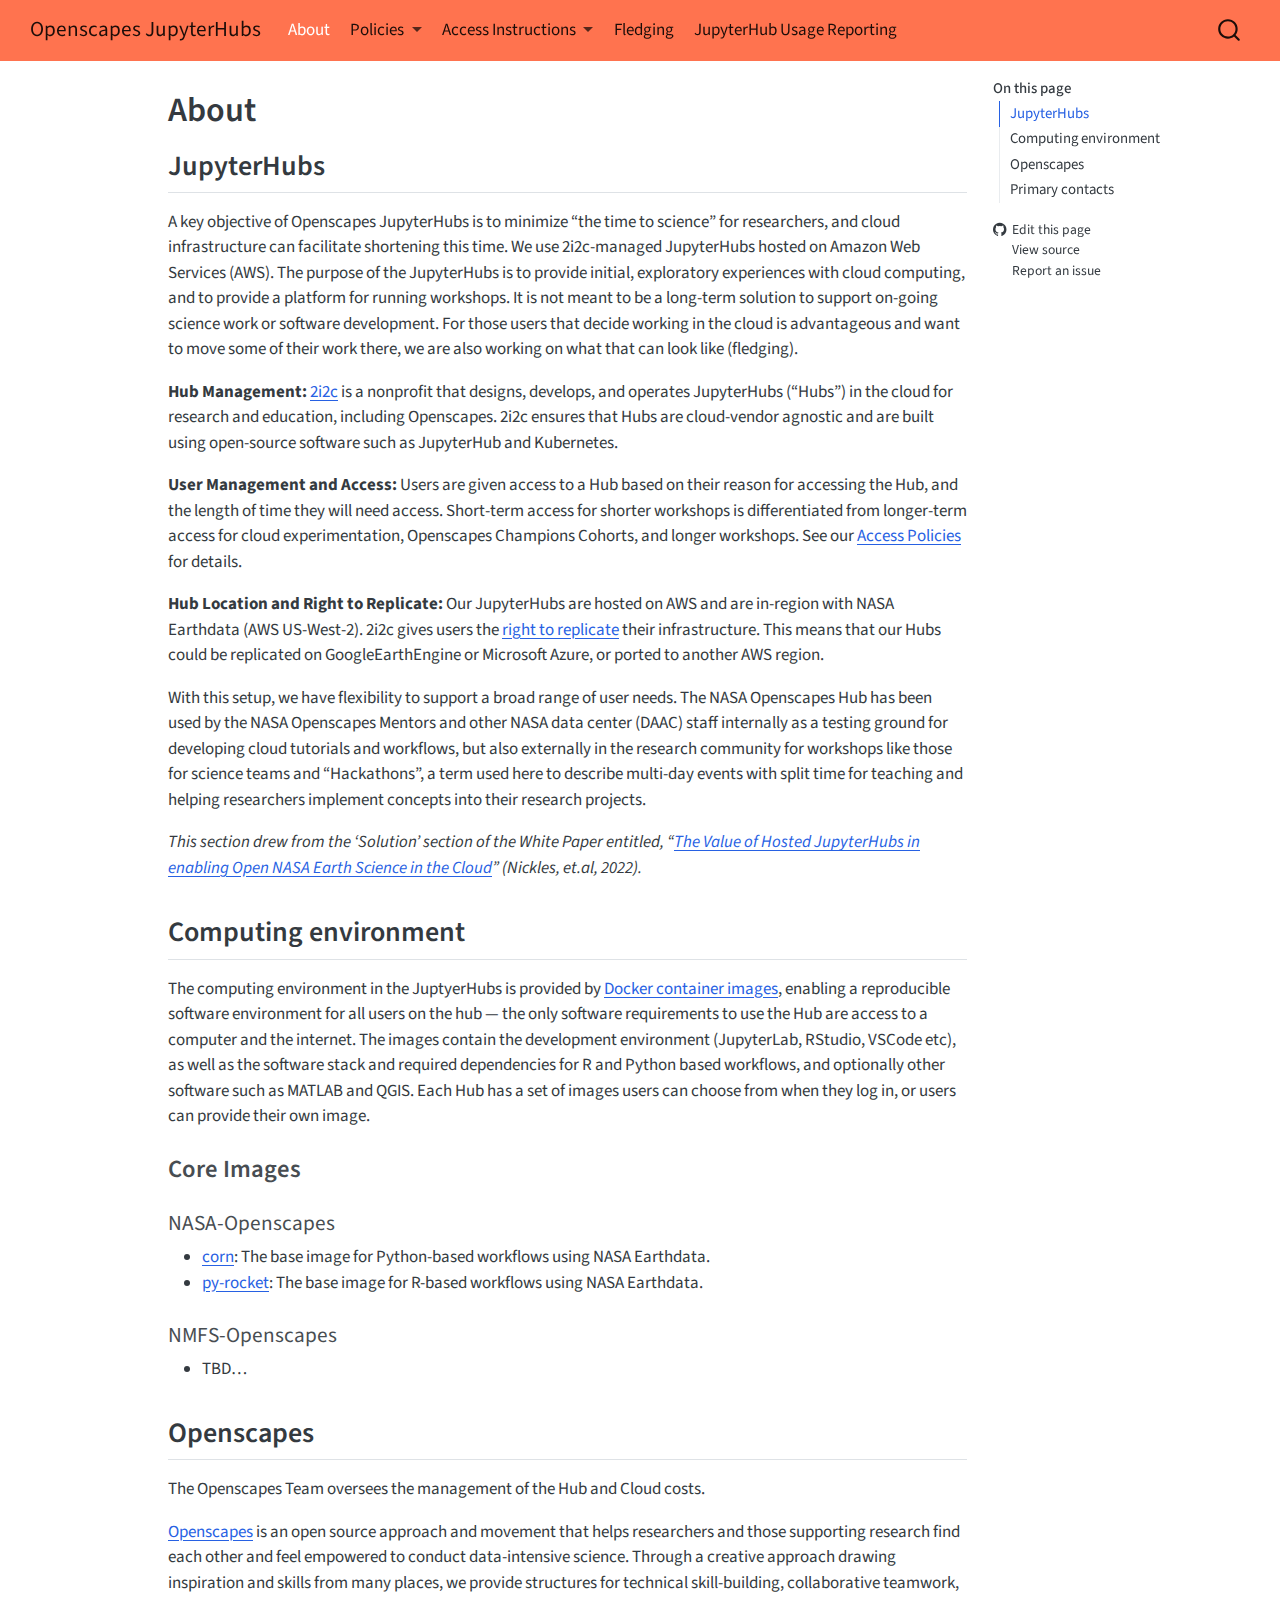
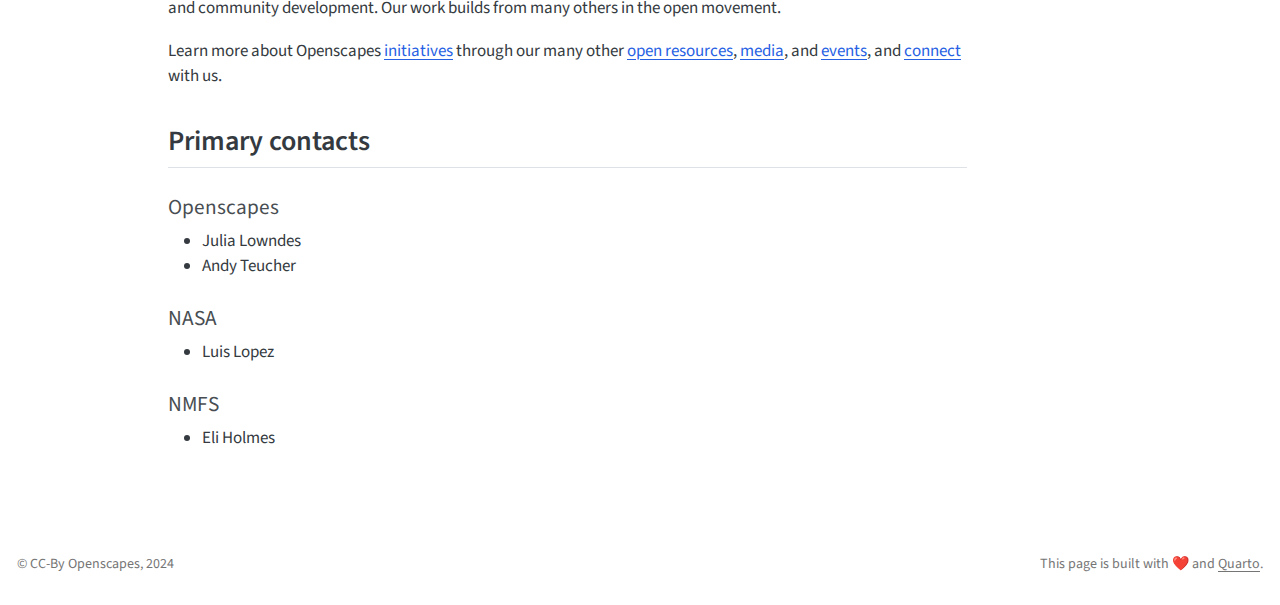
==== commit 8bdb39ac: "Built site for gh-pages" ====
--- a/about.html
+++ b/about.html
@@ -127,6 +127,10 @@
     <a class="nav-link" href="./fledging.html"> 
 <span class="menu-text">Fledging</span></a>
   </li>  
+  <li class="nav-item">
+    <a class="nav-link" href="./usage-reporting.html"> 
+<span class="menu-text">JupyterHub Usage Reporting</span></a>
+  </li>  
 </ul>
           </div> <!-- /navcollapse -->
             <div class="quarto-navbar-tools">
